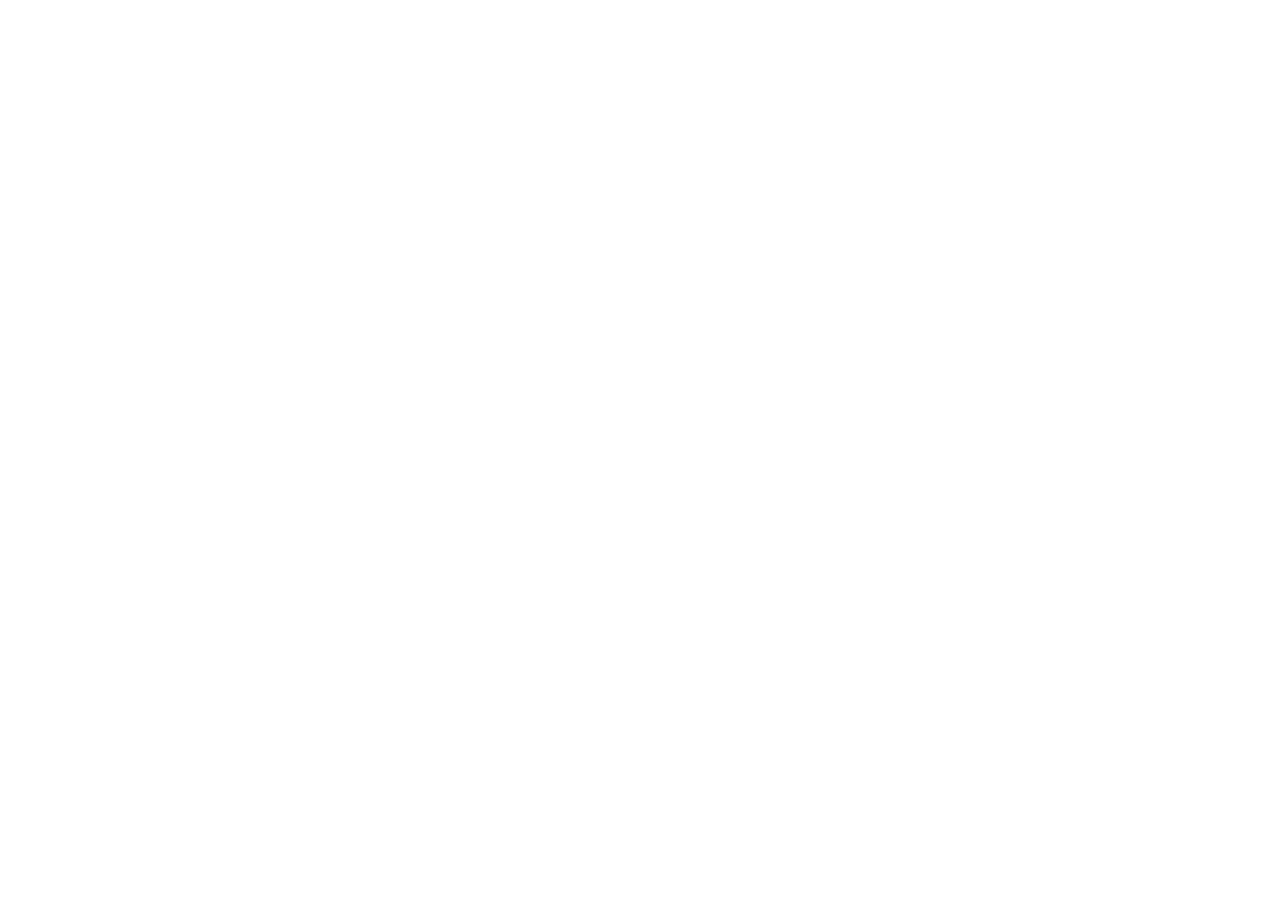
==== 200.html @ 9d9ba0e2 "deploy 200.html" ====
<!DOCTYPE html>
<html lang="el">
 <head>
 <meta charset="UTF-8" />
 <meta name="viewport" content="width=device-width, initial-scale=1.0" />
 <title>Δικηγορικό Γραφείο Ευθυμίας Αθανασοπούλου — Νομικές Υπηρεσίες στην Κυψέλη</title>
 <meta
 name="description"
 content="Δικηγορικό γραφείο στην Κυψέλη. Αστικό, ποινικό, εργατικό και διοικητικό δίκαιο, συμβόλαια και νομική υποστήριξη. Λαγκαδά 101, τηλ. 210 213 1903."
 />
 <link rel="canonical" href="https://panosgr1983.github.io/aion-athanasopoulou-law-demo/" />
 <meta name="theme-color" content="#0F1729" />
 <link rel="icon" type="image/svg+xml" href="./favicon.svg" />
 <meta property="og:locale" content="el_GR" />
 <meta property="og:site_name" content="Δικηγορικό Γραφείο Ευθυμίας Αθανασοπούλου" />
 <meta property="og:title" content="Δικηγορικό Γραφείο Ευθυμίας Αθανασοπούλου, Κυψέλη" />
 <meta
 property="og:description"
 content="Νομική υποστήριξη με ουσία και διαφάνεια. Λαγκαδά 101, Κυψέλη."
 />
 <meta property="og:type" content="website" />
 <meta property="og:url" content="https://panosgr1983.github.io/aion-athanasopoulou-law-demo/" />
 <meta property="og:image" content="https://panosgr1983.github.io/aion-athanasopoulou-law-demo/images/buildings-1.jpg" />
 <meta name="twitter:card" content="summary_large_image" />
 <meta name="twitter:title" content="Δικηγορικό Γραφείο Ευθυμίας Αθανασοπούλου, Κυψέλη" />
 <meta name="twitter:description" content="Νομική υποστήριξη με ουσία και διαφάνεια. Λαγκαδά 101, Κυψέλη." />
 <meta name="twitter:image" content="https://panosgr1983.github.io/aion-athanasopoulou-law-demo/images/buildings-1.jpg" />
 <link rel="preconnect" href="https://fonts.googleapis.com" />
 <link rel="preconnect" href="https://fonts.gstatic.com" crossorigin />
 <link
 href="https://fonts.googleapis.com/css2?family=Fraunces:ital,wght@0,400;0,500;0,600;0,700;1,400;1,500;1,600&family=Inter:wght@300;400;500;600;700&display=swap"
 rel="stylesheet"
 />
 <script type="application/ld+json">
 {
 "@context": "https://schema.org",
 "@type": "LegalService",
 "name": "Δικηγορικό Γραφείο Ευθυμίας Αθανασοπούλου",
 "address": {
 "@type": "PostalAddress",
 "streetAddress": "Λαγκαδά 101",
 "addressLocality": "Κυψέλη, Αθήνα",
 "postalCode": "113 62",
 "addressCountry": "GR"
 },
 "telephone": "+302102131903",
 "priceRange": "€€",
 "openingHoursSpecification": [
 {
 "@type": "OpeningHoursSpecification",
 "dayOfWeek": ["Monday","Tuesday","Wednesday","Thursday","Friday"],
 "opens": "09:00",
 "closes": "17:00"
 }
 ]
 }
 </script>
   <script type="module" crossorigin src="./assets/index-mGDOBpdI.js"></script>
   <link rel="stylesheet" crossorigin href="./assets/index-BigKzp1x.css">
 </head>
 <body>
 <div id="root"></div>
 </body>
</html>
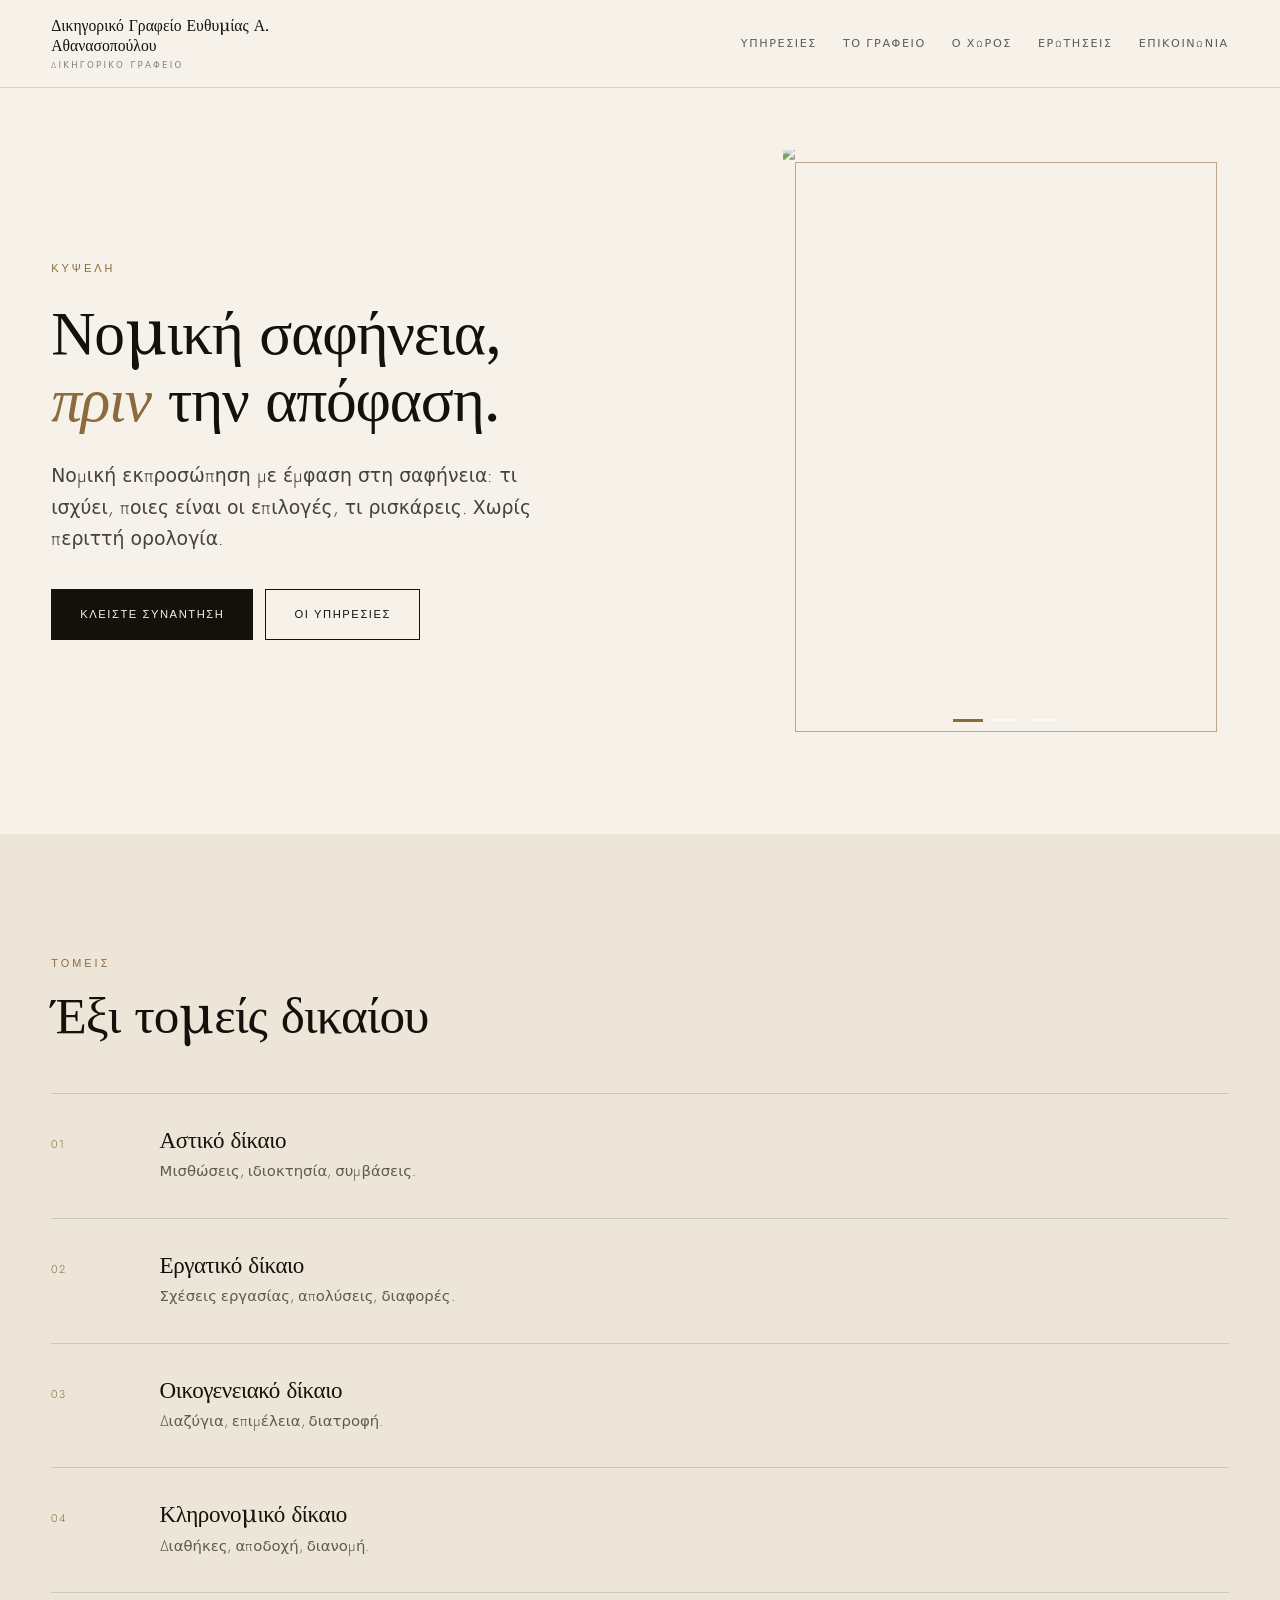
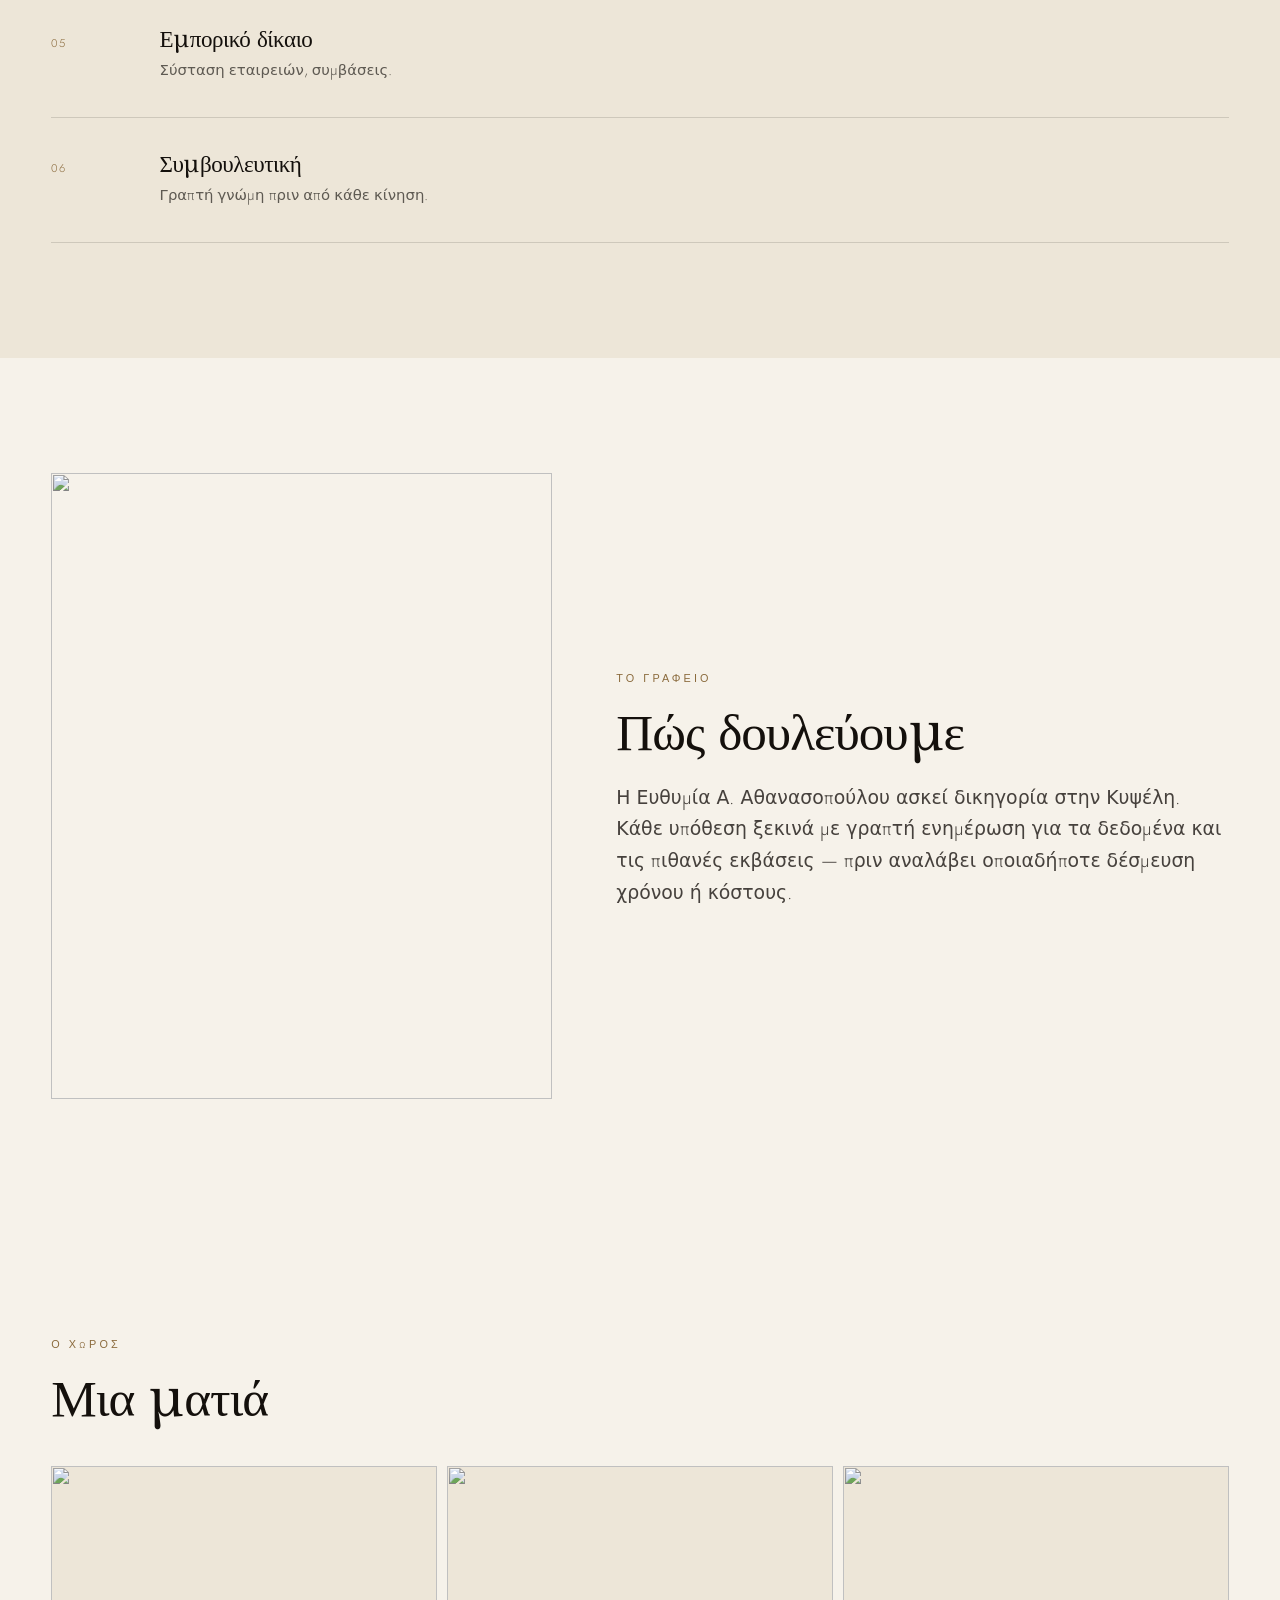
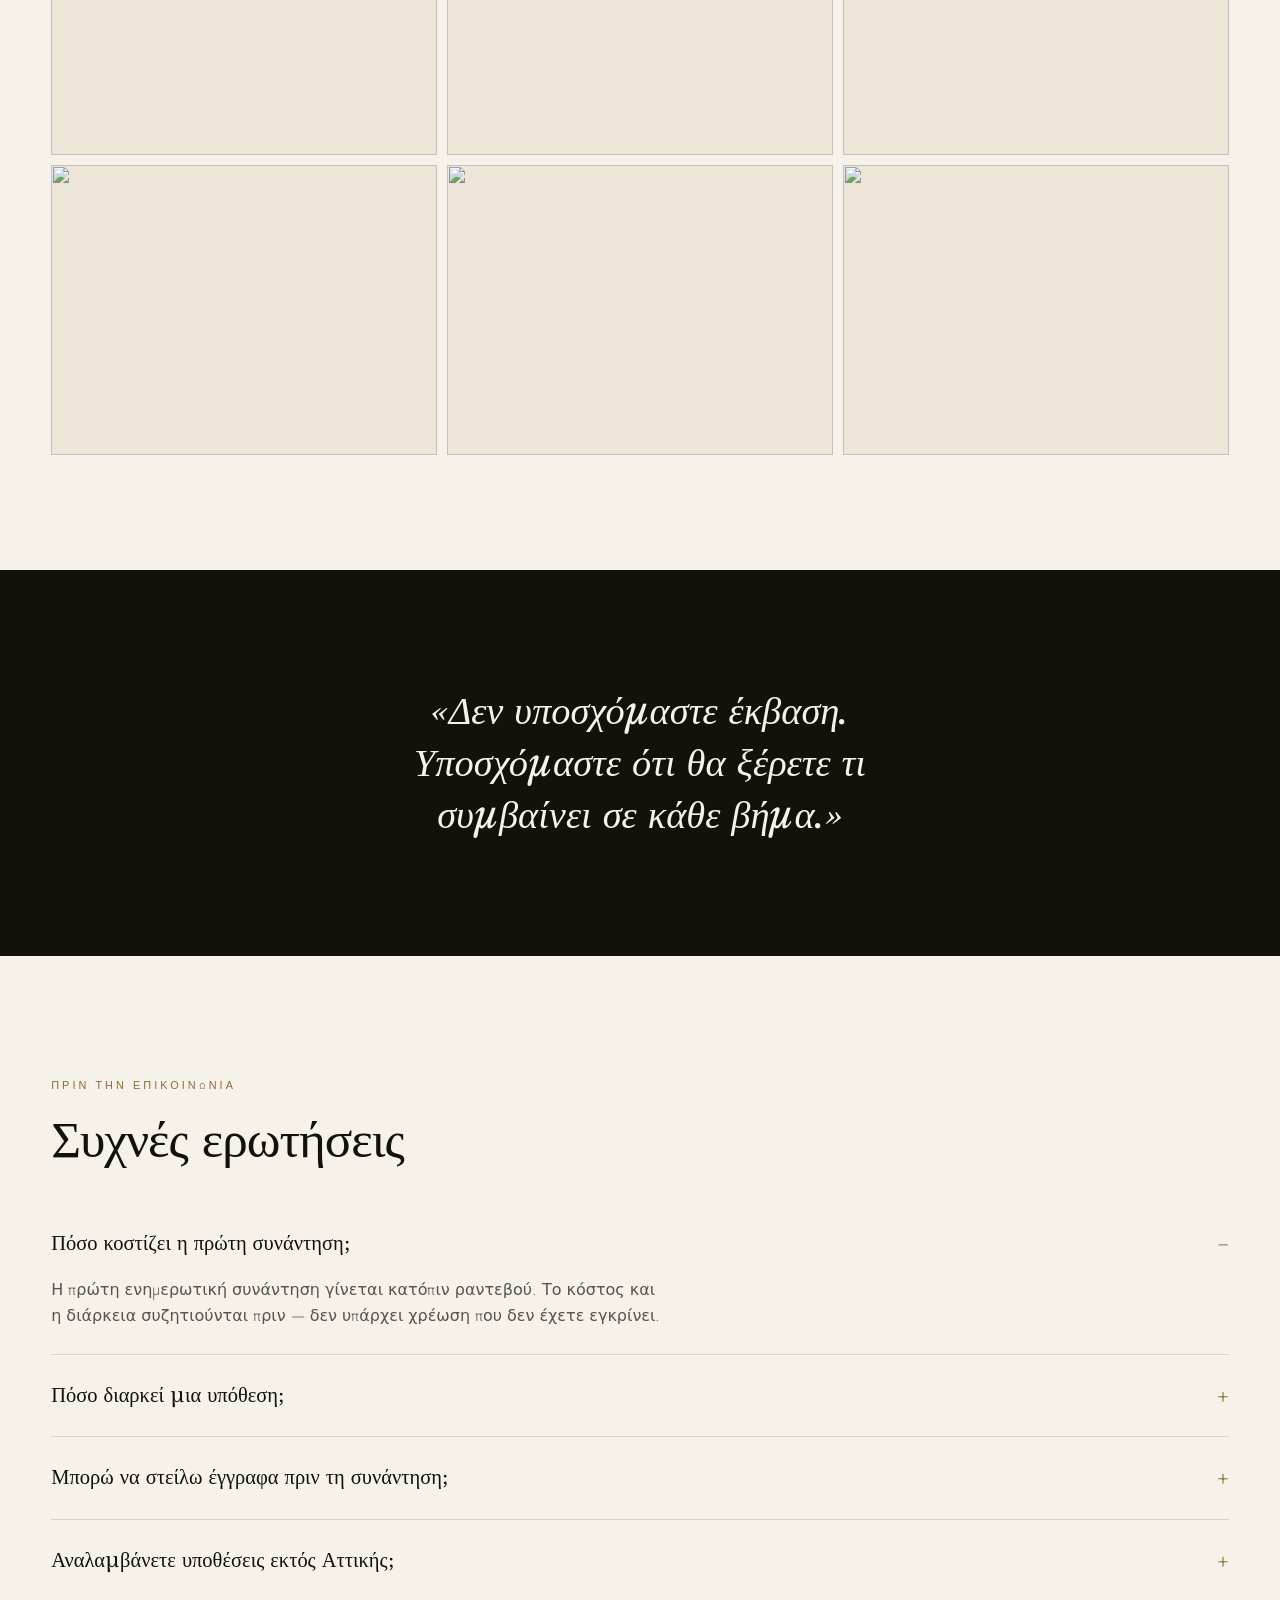
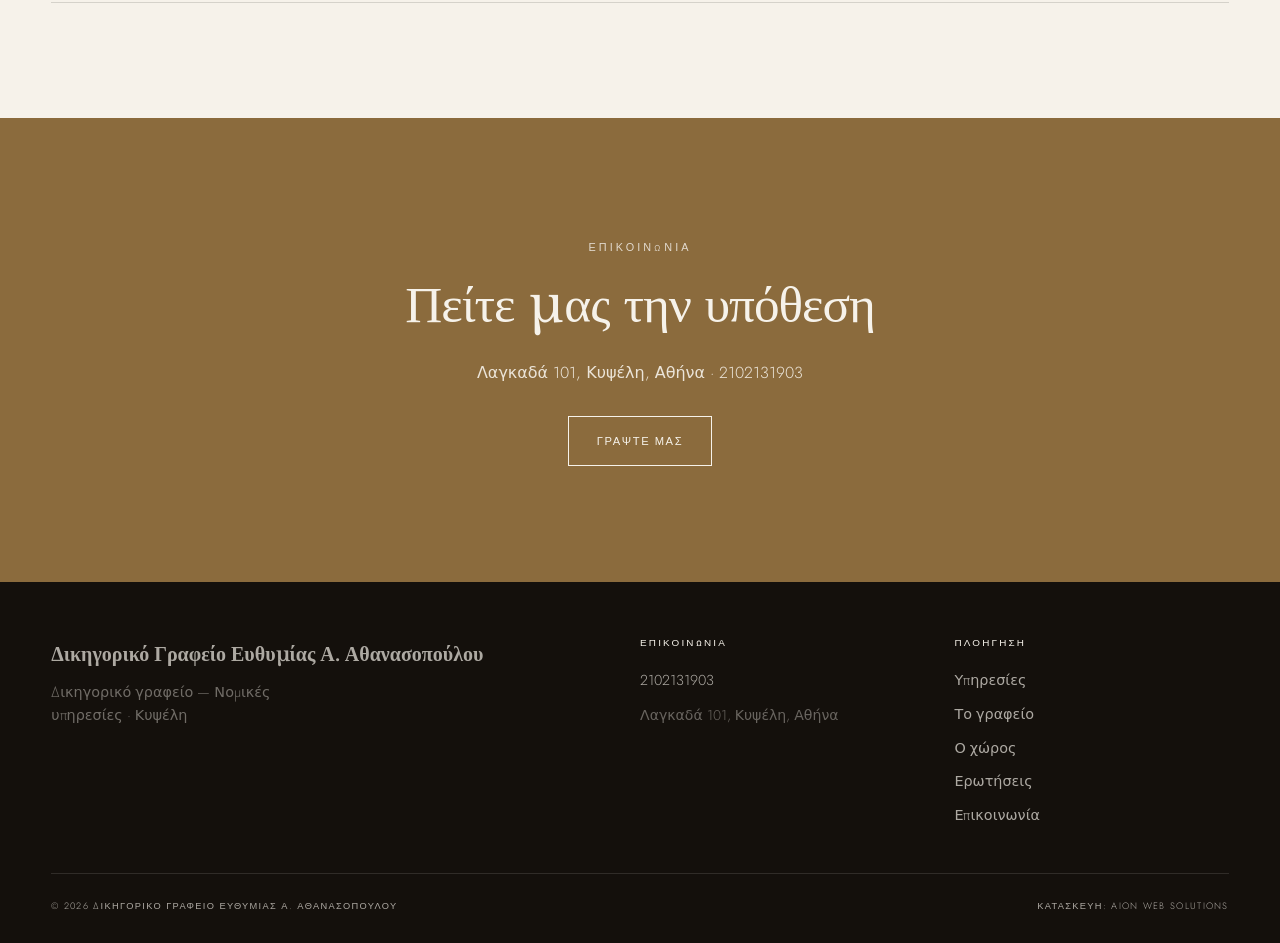
==== commit ef9d191a: "update 200.html" ====
--- a/200.html
+++ b/200.html
@@ -1,64 +1,198 @@
-<!DOCTYPE html>
-<html lang="el">
- <head>
- <meta charset="UTF-8" />
- <meta name="viewport" content="width=device-width, initial-scale=1.0" />
- <title>Δικηγορικό Γραφείο Ευθυμίας Αθανασοπούλου — Νομικές Υπηρεσίες στην Κυψέλη</title>
- <meta
- name="description"
- content="Δικηγορικό γραφείο στην Κυψέλη. Αστικό, ποινικό, εργατικό και διοικητικό δίκαιο, συμβόλαια και νομική υποστήριξη. Λαγκαδά 101, τηλ. 210 213 1903."
- />
- <link rel="canonical" href="https://panosgr1983.github.io/aion-athanasopoulou-law-demo/" />
- <meta name="theme-color" content="#0F1729" />
- <link rel="icon" type="image/svg+xml" href="./favicon.svg" />
- <meta property="og:locale" content="el_GR" />
- <meta property="og:site_name" content="Δικηγορικό Γραφείο Ευθυμίας Αθανασοπούλου" />
- <meta property="og:title" content="Δικηγορικό Γραφείο Ευθυμίας Αθανασοπούλου, Κυψέλη" />
- <meta
- property="og:description"
- content="Νομική υποστήριξη με ουσία και διαφάνεια. Λαγκαδά 101, Κυψέλη."
- />
- <meta property="og:type" content="website" />
- <meta property="og:url" content="https://panosgr1983.github.io/aion-athanasopoulou-law-demo/" />
- <meta property="og:image" content="https://panosgr1983.github.io/aion-athanasopoulou-law-demo/images/buildings-1.jpg" />
- <meta name="twitter:card" content="summary_large_image" />
- <meta name="twitter:title" content="Δικηγορικό Γραφείο Ευθυμίας Αθανασοπούλου, Κυψέλη" />
- <meta name="twitter:description" content="Νομική υποστήριξη με ουσία και διαφάνεια. Λαγκαδά 101, Κυψέλη." />
- <meta name="twitter:image" content="https://panosgr1983.github.io/aion-athanasopoulou-law-demo/images/buildings-1.jpg" />
- <link rel="preconnect" href="https://fonts.googleapis.com" />
- <link rel="preconnect" href="https://fonts.gstatic.com" crossorigin />
- <link
- href="https://fonts.googleapis.com/css2?family=Fraunces:ital,wght@0,400;0,500;0,600;0,700;1,400;1,500;1,600&family=Inter:wght@300;400;500;600;700&display=swap"
- rel="stylesheet"
- />
- <script type="application/ld+json">
- {
- "@context": "https://schema.org",
- "@type": "LegalService",
- "name": "Δικηγορικό Γραφείο Ευθυμίας Αθανασοπούλου",
- "address": {
- "@type": "PostalAddress",
- "streetAddress": "Λαγκαδά 101",
- "addressLocality": "Κυψέλη, Αθήνα",
- "postalCode": "113 62",
- "addressCountry": "GR"
- },
- "telephone": "+302102131903",
- "priceRange": "€€",
- "openingHoursSpecification": [
- {
- "@type": "OpeningHoursSpecification",
- "dayOfWeek": ["Monday","Tuesday","Wednesday","Thursday","Friday"],
- "opens": "09:00",
- "closes": "17:00"
- }
- ]
- }
- </script>
-   <script type="module" crossorigin src="./assets/index-mGDOBpdI.js"></script>
-   <link rel="stylesheet" crossorigin href="./assets/index-BigKzp1x.css">
- </head>
- <body>
- <div id="root"></div>
- </body>
-</html>
+<!doctype html><html lang="el"><head><meta charset="utf-8"><meta name="viewport" content="width=device-width,initial-scale=1">
+<title>Δικηγορικό Γραφείο Ευθυμίας Α. Αθανασοπούλου — Δικηγορικό Γραφείο</title>
+<meta name="description" content="Δικηγορικό Γραφείο Ευθυμίας Α. Αθανασοπούλου — Δικηγορικό γραφείο — Νομικές υπηρεσίες. Λαγκαδά 101, Κυψέλη, Αθήνα.">
+<meta name="theme-color" content="#14100C">
+<link href="https://fonts.googleapis.com/css2?family=Libre+Baskerville:ital,wght@0,400;0,700;1,400&family=Jost:wght@300;400;500&display=swap" rel="stylesheet">
+<script type="application/ld+json">{"@context":"https://schema.org","@type":"LegalService","name":"Δικηγορικό Γραφείο Ευθυμίας Α. Αθανασοπούλου","address":{"@type":"PostalAddress","streetAddress":"Λαγκαδά 101, Κυψέλη, Αθήνα","addressCountry":"GR"}}</script>
+<style>:root{--ink:#14100C;--paper:#F6F2EA;--accent:#8B6B3D;--accent2:#B8935F;--soft:#EDE6D8;--line:color-mix(in srgb,var(--ink) 14%,transparent);--serif:'Libre Baskerville',Georgia,serif;--sans:'Jost',system-ui,sans-serif;--mono:'Jost',sans-serif}
+*{box-sizing:border-box}html{scroll-behavior:smooth}
+body{margin:0;background:var(--paper);color:var(--ink);font-family:var(--sans);line-height:1.65;-webkit-font-smoothing:antialiased;overflow-x:hidden;font-weight:300}
+img{display:block;max-width:100%}
+.wrap{width:min(1240px,92vw);margin:0 auto}
+h1,h2,h3,h4{font-family:var(--serif);font-weight:400;letter-spacing:-.02em;margin:0;line-height:1.05}
+h2{font-size:clamp(2rem,4vw,3.4rem)}
+p{margin:0}
+.kicker{font-family:var(--mono);font-size:.68rem;letter-spacing:.28em;text-transform:uppercase;color:var(--accent);display:inline-block}
+.lede{font-size:clamp(1rem,1.5vw,1.18rem);line-height:1.68;color:color-mix(in srgb,var(--ink) 78%,transparent)}
+section{padding:clamp(70px,9vw,130px) 0;position:relative}
+.btn{display:inline-flex;align-items:center;gap:10px;padding:15px 28px;text-decoration:none;font-family:var(--mono);font-size:.7rem;letter-spacing:.14em;text-transform:uppercase;border:1px solid var(--ink);color:var(--ink);transition:.3s;background:transparent;cursor:pointer}
+.btn:hover{background:var(--ink);color:var(--paper);transform:translateY(-4px)}
+.btn-solid{background:var(--ink);color:var(--paper)}
+.btn-solid:hover{background:var(--accent);border-color:var(--accent)}
+.burger{display:none;width:42px;height:42px;border:1px solid var(--line);background:transparent;cursor:pointer;position:relative}
+.burger span,.burger span::before,.burger span::after{position:absolute;left:50%;transform:translateX(-50%);width:18px;height:1px;background:var(--ink);content:'';transition:.3s}
+.burger span{top:50%}.burger span::before{top:-6px}.burger span::after{top:6px}
+.burger[aria-expanded="true"] span{background:transparent}
+.burger[aria-expanded="true"] span::before{transform:translate(-50%,6px) rotate(45deg)}
+.burger[aria-expanded="true"] span::after{transform:translate(-50%,-6px) rotate(-45deg)}
+.mobile-drawer{position:fixed;inset:70px 0 auto;z-index:59;background:var(--paper);display:none;flex-direction:column;padding:8px 5vw 28px;border-bottom:1px solid var(--line)}
+.mobile-drawer.on{display:flex}
+.mobile-drawer a{text-decoration:none;color:var(--ink);padding:15px 0;border-bottom:1px solid var(--line);font-family:var(--mono);font-size:.72rem;letter-spacing:.16em;text-transform:uppercase}
+@media(max-width:900px){.burger{display:flex}}
+.reveal{opacity:0;transform:translateY(26px);transition:opacity .7s cubic-bezier(.2,.7,.3,1),transform .7s cubic-bezier(.2,.7,.3,1)}
+.reveal.in{opacity:1;transform:none}
+.stagger>*{opacity:0;transform:translateY(18px);transition:opacity .6s cubic-bezier(.22,.61,.36,1),transform .6s cubic-bezier(.22,.61,.36,1)}
+.stagger.in>*{opacity:1;transform:none}
+.stagger.in>*:nth-child(1){transition-delay:0ms}.stagger.in>*:nth-child(2){transition-delay:80ms}
+.stagger.in>*:nth-child(3){transition-delay:160ms}.stagger.in>*:nth-child(4){transition-delay:240ms}
+.stagger.in>*:nth-child(5){transition-delay:320ms}.stagger.in>*:nth-child(6){transition-delay:400ms}
+footer{background:var(--ink);color:color-mix(in srgb,var(--paper) 68%,transparent);padding:56px 0 30px}
+.frow{display:grid;grid-template-columns:2fr 1fr 1fr;gap:40px;padding-bottom:40px}
+@media(max-width:800px){.frow{grid-template-columns:1fr}}
+footer h4{color:var(--paper);font-family:var(--mono);font-size:.62rem;letter-spacing:.22em;text-transform:uppercase;margin-bottom:16px;font-weight:400}
+footer a{color:inherit;text-decoration:none;display:block;padding:5px 0;font-size:.9rem}
+footer a:hover{color:var(--accent2)}
+.fbot{display:flex;justify-content:space-between;gap:14px;flex-wrap:wrap;padding-top:24px;border-top:1px solid color-mix(in srgb,var(--paper) 12%,transparent);font-family:var(--mono);font-size:.58rem;letter-spacing:.14em;text-transform:uppercase}
+.lb{position:fixed;inset:0;background:color-mix(in srgb,var(--ink) 96%,transparent);display:none;place-items:center;z-index:95;padding:24px}
+.lb.on{display:grid}
+.lb img{max-height:88vh;max-width:94vw}
+.lb button{position:absolute;top:18px;right:24px;background:none;border:0;color:var(--paper);font-size:2rem;cursor:pointer}
+.callbar{position:fixed;bottom:0;left:0;right:0;z-index:70;display:none;background:var(--accent);color:var(--paper);text-align:center;padding:15px;text-decoration:none;font-family:var(--mono);font-size:.66rem;letter-spacing:.16em;text-transform:uppercase}
+@media(max-width:900px){.callbar{display:block}body{padding-bottom:52px}}
+details{border-bottom:1px solid var(--line);padding:24px 0}
+summary{cursor:pointer;font-family:var(--serif);font-size:clamp(1.05rem,1.6vw,1.3rem);list-style:none;display:flex;justify-content:space-between;gap:20px}
+summary::-webkit-details-marker{display:none}
+summary::after{content:'+';color:var(--accent);font-family:var(--sans)}
+details[open] summary::after{content:'−'}
+details p{margin-top:16px;color:color-mix(in srgb,var(--ink) 70%,transparent);max-width:68ch}
+@media(prefers-reduced-motion:reduce){.reveal,.stagger>*{opacity:1!important;transform:none!important;transition:none!important}}
+
+header{position:fixed;inset:0 0 auto;z-index:60;background:color-mix(in srgb,var(--paper) 94%,transparent);backdrop-filter:blur(12px);border-bottom:1px solid var(--line)}
+.nav{display:flex;align-items:center;justify-content:space-between;padding:16px 0;gap:20px}
+.brand{text-decoration:none;color:var(--ink);font-family:var(--serif);font-size:.98rem;line-height:1.25;max-width:300px}
+.brand i{display:block;font-style:normal;font-size:.54rem;letter-spacing:.26em;text-transform:uppercase;opacity:.5;margin-top:5px;font-family:var(--sans)}
+.nav-links{display:flex;gap:26px;font-size:.7rem;letter-spacing:.14em;text-transform:uppercase}
+.nav-links a{text-decoration:none;color:color-mix(in srgb,var(--ink) 68%,transparent)}
+.nav-links a:hover{color:var(--accent)}
+@media(max-width:900px){.nav-links{display:none}}
+.hero{padding:150px 0 90px}
+.hero .wrap{display:grid;grid-template-columns:1.2fr .8fr;gap:clamp(30px,5vw,80px);align-items:center}
+@media(max-width:900px){.hero .wrap{grid-template-columns:1fr}}
+.hero h1{font-size:clamp(2.4rem,4.8vw,4.2rem);line-height:1.1}
+.hero h1 em{font-style:italic;color:var(--accent)}
+.hero .lede{margin-top:26px;max-width:44ch}
+.hero-cta{display:flex;gap:12px;margin-top:34px;flex-wrap:wrap}
+.hero-media{aspect-ratio:3/4;overflow:hidden;position:relative}
+.hero-media .slide{position:absolute;inset:0;opacity:0;transition:opacity 1.2s ease}
+.hero-media .slide.on{opacity:1}
+.hero-media .slide img{width:100%;height:100%;object-fit:cover;filter:grayscale(.3) sepia(.12)}
+.hero-media::after{content:'';position:absolute;inset:12px;border:1px solid color-mix(in srgb,var(--accent) 55%,transparent);pointer-events:none;z-index:2}
+.hero-media .dots{position:absolute;left:50%;transform:translateX(-50%);bottom:22px;display:flex;gap:8px;z-index:3}
+.hero-media .dots button{width:30px;height:2px;background:rgba(255,255,255,.4);border:0;cursor:pointer;transition:.3s}
+.hero-media .dots button.on{background:var(--accent);height:3px}
+.svc{background:var(--soft)}
+.svc-list{margin-top:50px;border-top:1px solid var(--line)}
+.row{display:grid;grid-template-columns:70px 1fr;gap:clamp(16px,3vw,40px);padding:clamp(22px,3vw,34px) 0;border-bottom:1px solid var(--line);transition:.35s}
+.row:hover{background:color-mix(in srgb,var(--accent) 6%,transparent);padding-left:14px;transform:translateY(-4px)}
+.rn{font-size:.7rem;letter-spacing:.2em;color:var(--accent);padding-top:7px}
+.row h3{font-size:clamp(1.15rem,1.8vw,1.5rem)}
+.row p{margin-top:7px;font-size:.93rem;color:color-mix(in srgb,var(--ink) 66%,transparent)}
+.about .wrap{display:grid;grid-template-columns:.9fr 1.1fr;gap:clamp(30px,5vw,80px);align-items:center}
+@media(max-width:900px){.about .wrap{grid-template-columns:1fr}}
+.about-media{aspect-ratio:4/5;overflow:hidden}
+.about-media img{width:100%;height:100%;object-fit:cover;filter:grayscale(.4)}
+.gal-grid{display:grid;grid-template-columns:repeat(3,1fr);gap:10px}
+@media(max-width:700px){.gal-grid{grid-template-columns:repeat(2,1fr)}}
+.g-item{position:relative;overflow:hidden;border:0;padding:0;cursor:zoom-in;aspect-ratio:4/3;background:var(--soft);transition:.35s}
+.g-item img{width:100%;height:100%;object-fit:cover;transition:transform .7s,filter .7s;filter:grayscale(.35)}
+.g-item:hover img{transform:scale(1.05);filter:grayscale(0)}
+.g-item:hover{transform:translateY(-4px)}
+.quote{background:var(--ink);color:var(--paper);text-align:center}
+.quote blockquote{font-family:var(--serif);font-style:italic;font-size:clamp(1.4rem,3vw,2.4rem);line-height:1.35;max-width:24ch;margin:0 auto}
+.cta{background:var(--accent);color:var(--paper);text-align:center}
+.cta h2{color:var(--paper);max-width:20ch;margin:0 auto 28px}
+.cta .btn{border-color:var(--paper);color:var(--paper)}
+.cta .btn:hover{background:var(--paper);color:var(--accent)}
+</style></head><body>
+<header><div class="wrap nav">
+  <a class="brand" href="#top">Δικηγορικό Γραφείο Ευθυμίας Α. Αθανασοπούλου<i>Δικηγορικό Γραφείο</i></a>
+  <nav class="nav-links"><a href="#svc">Υπηρεσίες</a><a href="#about">Το γραφείο</a><a href="#gallery">Ο χώρος</a><a href="#faq">Ερωτήσεις</a><a href="#ep">Επικοινωνία</a></nav>
+  <button class="burger" id="burger" aria-label="Μενού" aria-expanded="false"><span></span></button>
+</div></header>
+<div class="mobile-drawer" id="mdrawer"><a href="#svc">Υπηρεσίες</a><a href="#about">Το γραφείο</a><a href="#gallery">Ο χώρος</a><a href="#faq">Ερωτήσεις</a><a href="#ep">Επικοινωνία</a></div>
+
+<section class="hero" id="top"><div class="wrap">
+  <div class="reveal">
+    <span class="kicker">Κυψέλη</span>
+    <h1 style="margin-top:18px">Νομική σαφήνεια,<br><em>πριν</em> την απόφαση.</h1>
+    <p class="lede">Νομική εκπροσώπηση με έμφαση στη σαφήνεια: τι ισχύει, ποιες είναι οι επιλογές, τι ρισκάρεις. Χωρίς περιττή ορολογία.</p>
+    <div class="hero-cta"><a class="btn btn-solid" href="#ep">Κλείστε συνάντηση</a><a class="btn" href="#svc">Οι υπηρεσίες</a></div>
+  </div>
+  <div class="hero-media"><div class="slide on"><img src="img/legal-u13.jpg" alt=""></div><div class="slide"><img src="img/legal-u14.jpg" alt="" loading="lazy"></div><div class="slide"><img src="img/legal-u15.jpg" alt="" loading="lazy"></div><div class="dots"><button class="on" aria-label="1"></button><button aria-label="2"></button><button aria-label="3"></button></div></div>
+</div></section>
+
+<section class="svc" id="svc"><div class="wrap reveal">
+  <span class="kicker">Τομείς</span>
+  <h2 style="margin-top:14px">Έξι τομείς δικαίου</h2>
+  <div class="svc-list stagger">
+<div class="row"><span class="rn">01</span><div><h3>Αστικό δίκαιο</h3><p>Μισθώσεις, ιδιοκτησία, συμβάσεις.</p></div></div>
+<div class="row"><span class="rn">02</span><div><h3>Εργατικό δίκαιο</h3><p>Σχέσεις εργασίας, απολύσεις, διαφορές.</p></div></div>
+<div class="row"><span class="rn">03</span><div><h3>Οικογενειακό δίκαιο</h3><p>Διαζύγια, επιμέλεια, διατροφή.</p></div></div>
+<div class="row"><span class="rn">04</span><div><h3>Κληρονομικό δίκαιο</h3><p>Διαθήκες, αποδοχή, διανομή.</p></div></div>
+<div class="row"><span class="rn">05</span><div><h3>Εμπορικό δίκαιο</h3><p>Σύσταση εταιρειών, συμβάσεις.</p></div></div>
+<div class="row"><span class="rn">06</span><div><h3>Συμβουλευτική</h3><p>Γραπτή γνώμη πριν από κάθε κίνηση.</p></div></div>
+  </div>
+</div></section>
+
+<section class="about" id="about"><div class="wrap reveal">
+  <div class="about-media"><img src="img/legal-u14.jpg" alt="" loading="lazy"></div>
+  <div>
+    <span class="kicker">Το γραφείο</span>
+    <h2 style="margin:16px 0 22px">Πώς δουλεύουμε</h2>
+    <p class="lede">Η Ευθυμία Α. Αθανασοπούλου ασκεί δικηγορία στην Κυψέλη. Κάθε υπόθεση ξεκινά με γραπτή ενημέρωση για τα δεδομένα και τις πιθανές εκβάσεις — πριν αναλάβει οποιαδήποτε δέσμευση χρόνου ή κόστους.</p>
+  </div>
+</div></section>
+
+<section class="gallery" id="gallery"><div class="wrap reveal">
+  <span class="kicker">Ο χώρος</span>
+  <h2 style="margin:16px 0 40px">Μια ματιά</h2>
+  <div class="gal-grid stagger"><button class="g-item" data-src="img/legal-u15.jpg" aria-label="Φωτογραφία 1"><img src="img/legal-u15.jpg" alt="" loading="lazy"></button><button class="g-item" data-src="img/legal-u16.jpg" aria-label="Φωτογραφία 2"><img src="img/legal-u16.jpg" alt="" loading="lazy"></button><button class="g-item" data-src="img/legal-u17.jpg" aria-label="Φωτογραφία 3"><img src="img/legal-u17.jpg" alt="" loading="lazy"></button><button class="g-item" data-src="img/legal-u19.jpg" aria-label="Φωτογραφία 4"><img src="img/legal-u19.jpg" alt="" loading="lazy"></button><button class="g-item" data-src="img/legal-u21.jpg" aria-label="Φωτογραφία 5"><img src="img/legal-u21.jpg" alt="" loading="lazy"></button><button class="g-item" data-src="img/legal-u23.jpg" aria-label="Φωτογραφία 6"><img src="img/legal-u23.jpg" alt="" loading="lazy"></button></div>
+</div></section>
+<div class="lb" id="lb"><button aria-label="Κλείσιμο">×</button><img alt=""></div>
+
+<section class="quote"><div class="wrap">
+  <blockquote>«Δεν υποσχόμαστε έκβαση. Υποσχόμαστε ότι θα ξέρετε τι συμβαίνει σε κάθε βήμα.»</blockquote>
+</div></section>
+
+<section class="faq" id="faq"><div class="wrap reveal">
+  <span class="kicker">Πριν την επικοινωνία</span>
+  <h2 style="margin:16px 0 36px">Συχνές ερωτήσεις</h2>
+  <details open><summary>Πόσο κοστίζει η πρώτη συνάντηση;</summary><p>Η πρώτη ενημερωτική συνάντηση γίνεται κατόπιν ραντεβού. Το κόστος και η διάρκεια συζητιούνται πριν — δεν υπάρχει χρέωση που δεν έχετε εγκρίνει.</p></details>
+  <details><summary>Πόσο διαρκεί μια υπόθεση;</summary><p>Εξαρτάται από το είδος. Σε αστικές διαφορές ο χρόνος μετριέται σε μήνες, σε κληρονομικά συχνά περισσότερο. Η εκτίμηση δίνεται γραπτώς μετά την πρώτη συνάντηση.</p></details>
+  <details><summary>Μπορώ να στείλω έγγραφα πριν τη συνάντηση;</summary><p>Ναι, και βοηθά. Στείλτε τα με email ώστε η συνάντηση να ξεκινήσει από την ουσία.</p></details>
+  <details><summary>Αναλαμβάνετε υποθέσεις εκτός Αττικής;</summary><p>Ναι, εφόσον η διαδικασία το επιτρέπει. Η επικοινωνία γίνεται τηλεφωνικά και με email.</p></details>
+</div></section>
+
+<section class="cta" id="ep"><div class="wrap">
+  <span class="kicker" style="color:rgba(255,255,255,.75)">Επικοινωνία</span>
+  <h2 style="margin-top:18px">Πείτε μας την υπόθεση</h2>
+  <p style="max-width:50ch;margin:0 auto 30px;opacity:.9">Λαγκαδά 101, Κυψέλη, Αθήνα · 2102131903</p>
+  <a class="btn" href="mailto:info@aionweb.gr">Γράψτε μας</a>
+</div></section>
+
+<footer><div class="wrap frow">
+    <div><strong style="font-family:var(--serif);font-size:1.25rem">Δικηγορικό Γραφείο Ευθυμίας Α. Αθανασοπούλου</strong><p style="margin-top:10px;max-width:36ch;opacity:.6;font-size:.9rem">Δικηγορικό γραφείο — Νομικές υπηρεσίες · Κυψέλη</p></div>
+    <div><h4>Επικοινωνία</h4><a href="tel:2102131903">2102131903</a><span style="display:block;opacity:.55;font-size:.88rem;margin-top:6px">Λαγκαδά 101, Κυψέλη, Αθήνα</span></div>
+    <div><h4>Πλοήγηση</h4><a href="#svc">Υπηρεσίες</a><a href="#about">Το γραφείο</a><a href="#gallery">Ο χώρος</a><a href="#faq">Ερωτήσεις</a><a href="#ep">Επικοινωνία</a></div>
+  </div><div class="wrap fbot"><span>© <span id="y"></span> Δικηγορικό Γραφείο Ευθυμίας Α. Αθανασοπούλου</span><span>Κατασκευή: AION Web Solutions</span></div></footer>
+<a class="callbar" href="#ep">Επικοινωνία</a>
+<script>
+document.getElementById('y').textContent=new Date().getFullYear();
+var bg=document.getElementById('burger'),mdw=document.getElementById('mdrawer');
+if(bg&&mdw){function mc(){bg.setAttribute('aria-expanded','false');mdw.classList.remove('on')}
+bg.addEventListener('click',function(){var o=bg.getAttribute('aria-expanded')==='true';bg.setAttribute('aria-expanded',String(!o));mdw.classList.toggle('on',!o)});
+[].slice.call(mdw.querySelectorAll('a')).forEach(function(a){a.addEventListener('click',mc)});
+window.addEventListener('resize',function(){if(window.innerWidth>900)mc()});}
+var io=new IntersectionObserver(function(es){es.forEach(function(e){if(e.isIntersecting){e.target.classList.add('in');io.unobserve(e.target)}})},{rootMargin:'0px 0px -8% 0px',threshold:0.08});
+[].slice.call(document.querySelectorAll('.reveal,.stagger')).forEach(function(el){io.observe(el)});
+var slides=[].slice.call(document.querySelectorAll('.slide')),dots=[].slice.call(document.querySelectorAll('.dots button')),i=0,t;
+if(slides.length>1){function go(n){slides[i].classList.remove('on');if(dots[i])dots[i].classList.remove('on');i=n;slides[i].classList.add('on');if(dots[i])dots[i].classList.add('on')}
+function loop(){t=setInterval(function(){go((i+1)%slides.length)},6500)}
+dots.forEach(function(b,k){b.addEventListener('click',function(){clearInterval(t);go(k);loop()})});loop();}
+if(!matchMedia('(prefers-reduced-motion: reduce)').matches){window.addEventListener('scroll',function(){var y=window.scrollY;if(y<window.innerHeight)[].slice.call(document.querySelectorAll('.slide img')).forEach(function(im){im.style.transform='translateY('+(y*0.10)+'px) scale(1.03)'})},{passive:true})}
+var lb=document.getElementById('lb');
+if(lb){var li=lb.querySelector('img');document.querySelectorAll('.g-item').forEach(function(b){b.addEventListener('click',function(){li.src=b.dataset.src;lb.classList.add('on')})});lb.addEventListener('click',function(e){if(e.target!==li)lb.classList.remove('on')})}
+document.addEventListener('keydown',function(e){if(e.key==='Escape'&&lb)lb.classList.remove('on')});
+document.querySelectorAll('details').forEach(function(x){x.addEventListener('toggle',function(){if(x.open)document.querySelectorAll('details').forEach(function(o){if(o!==x)o.open=false})})});
+</script>
+</body></html>
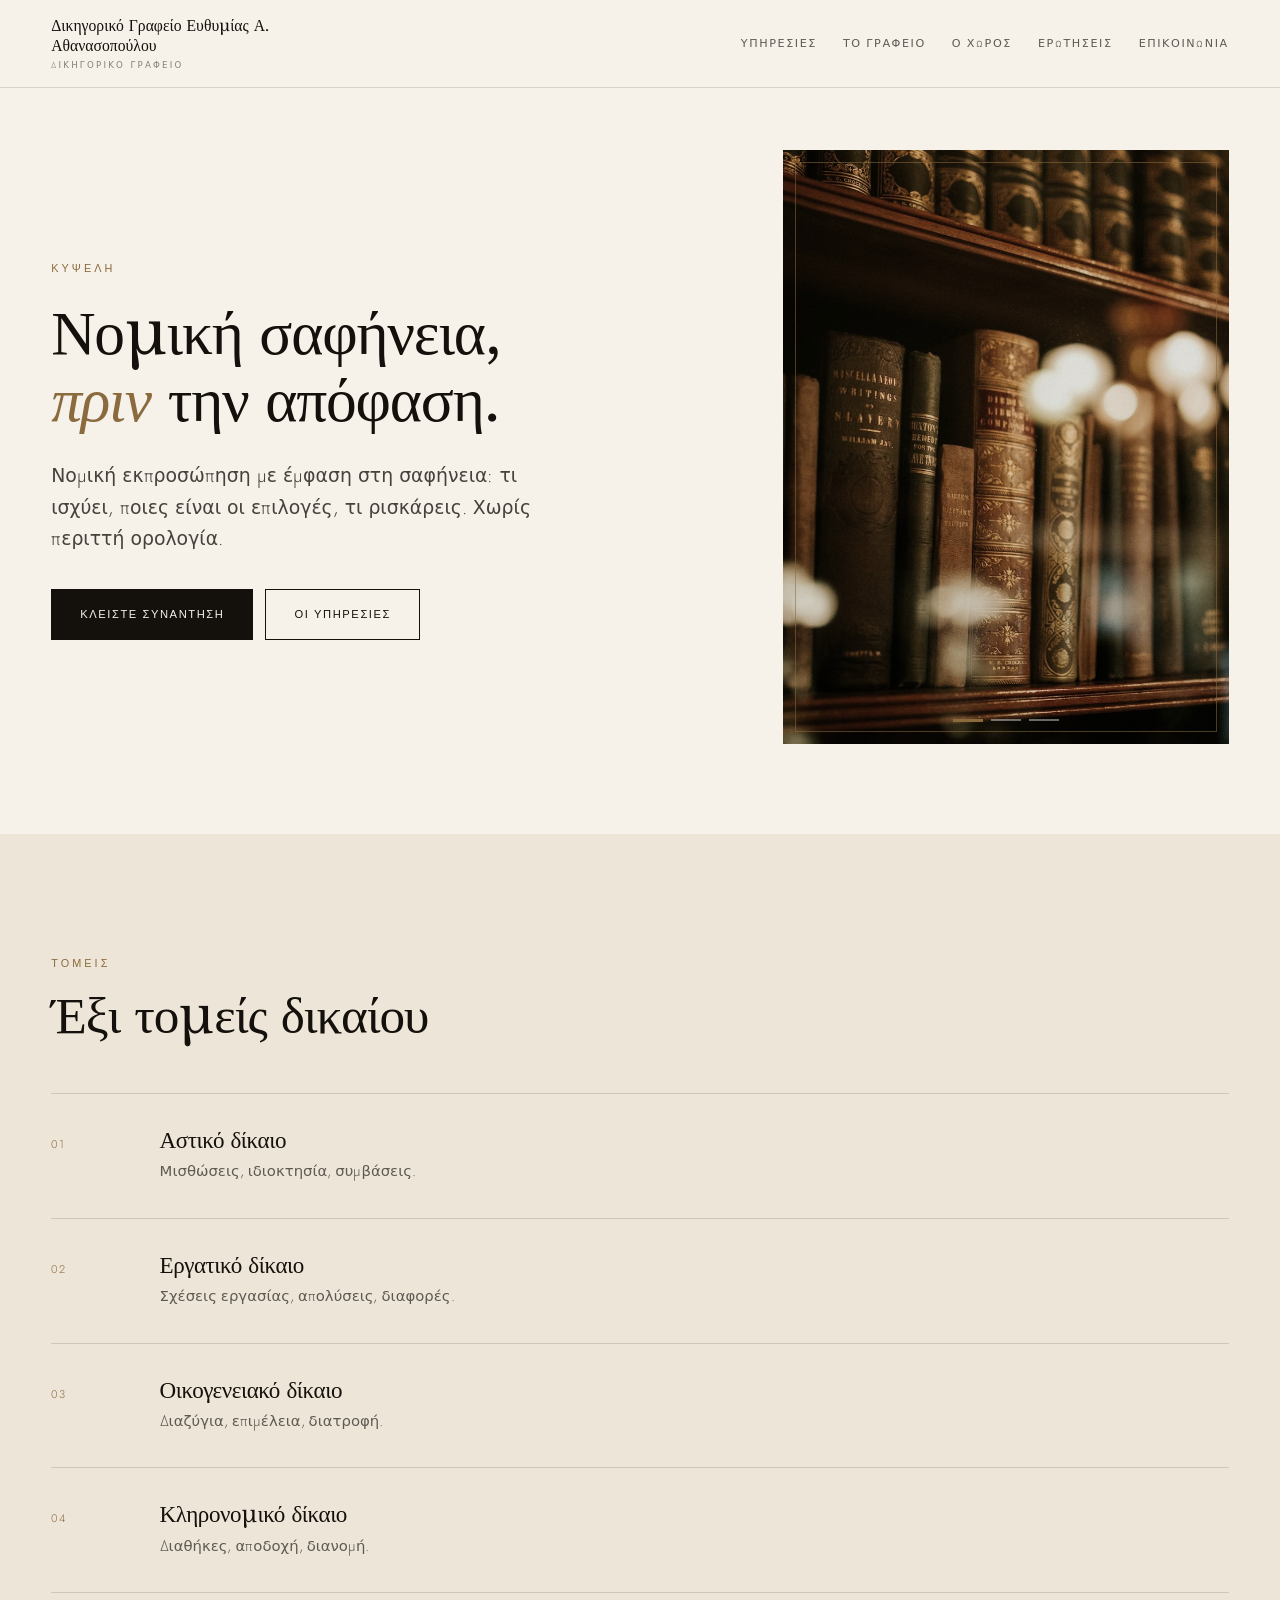
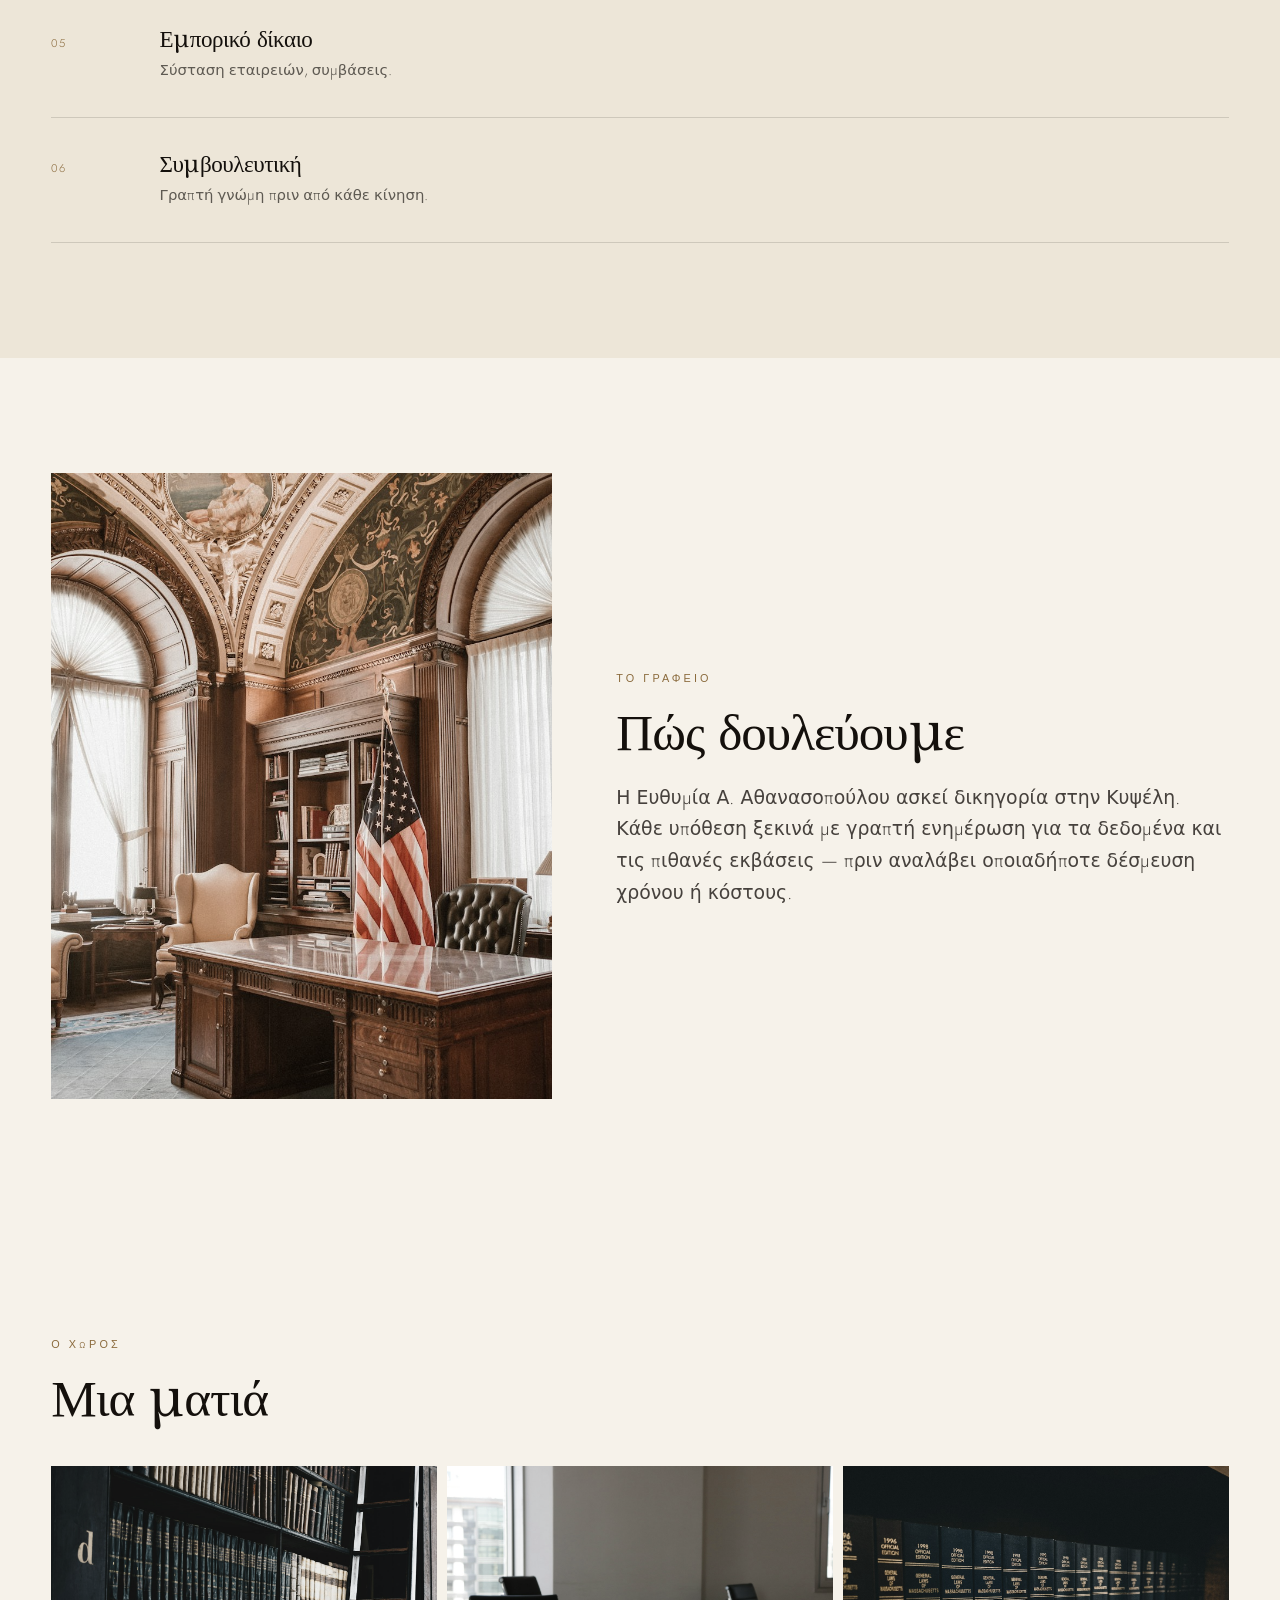
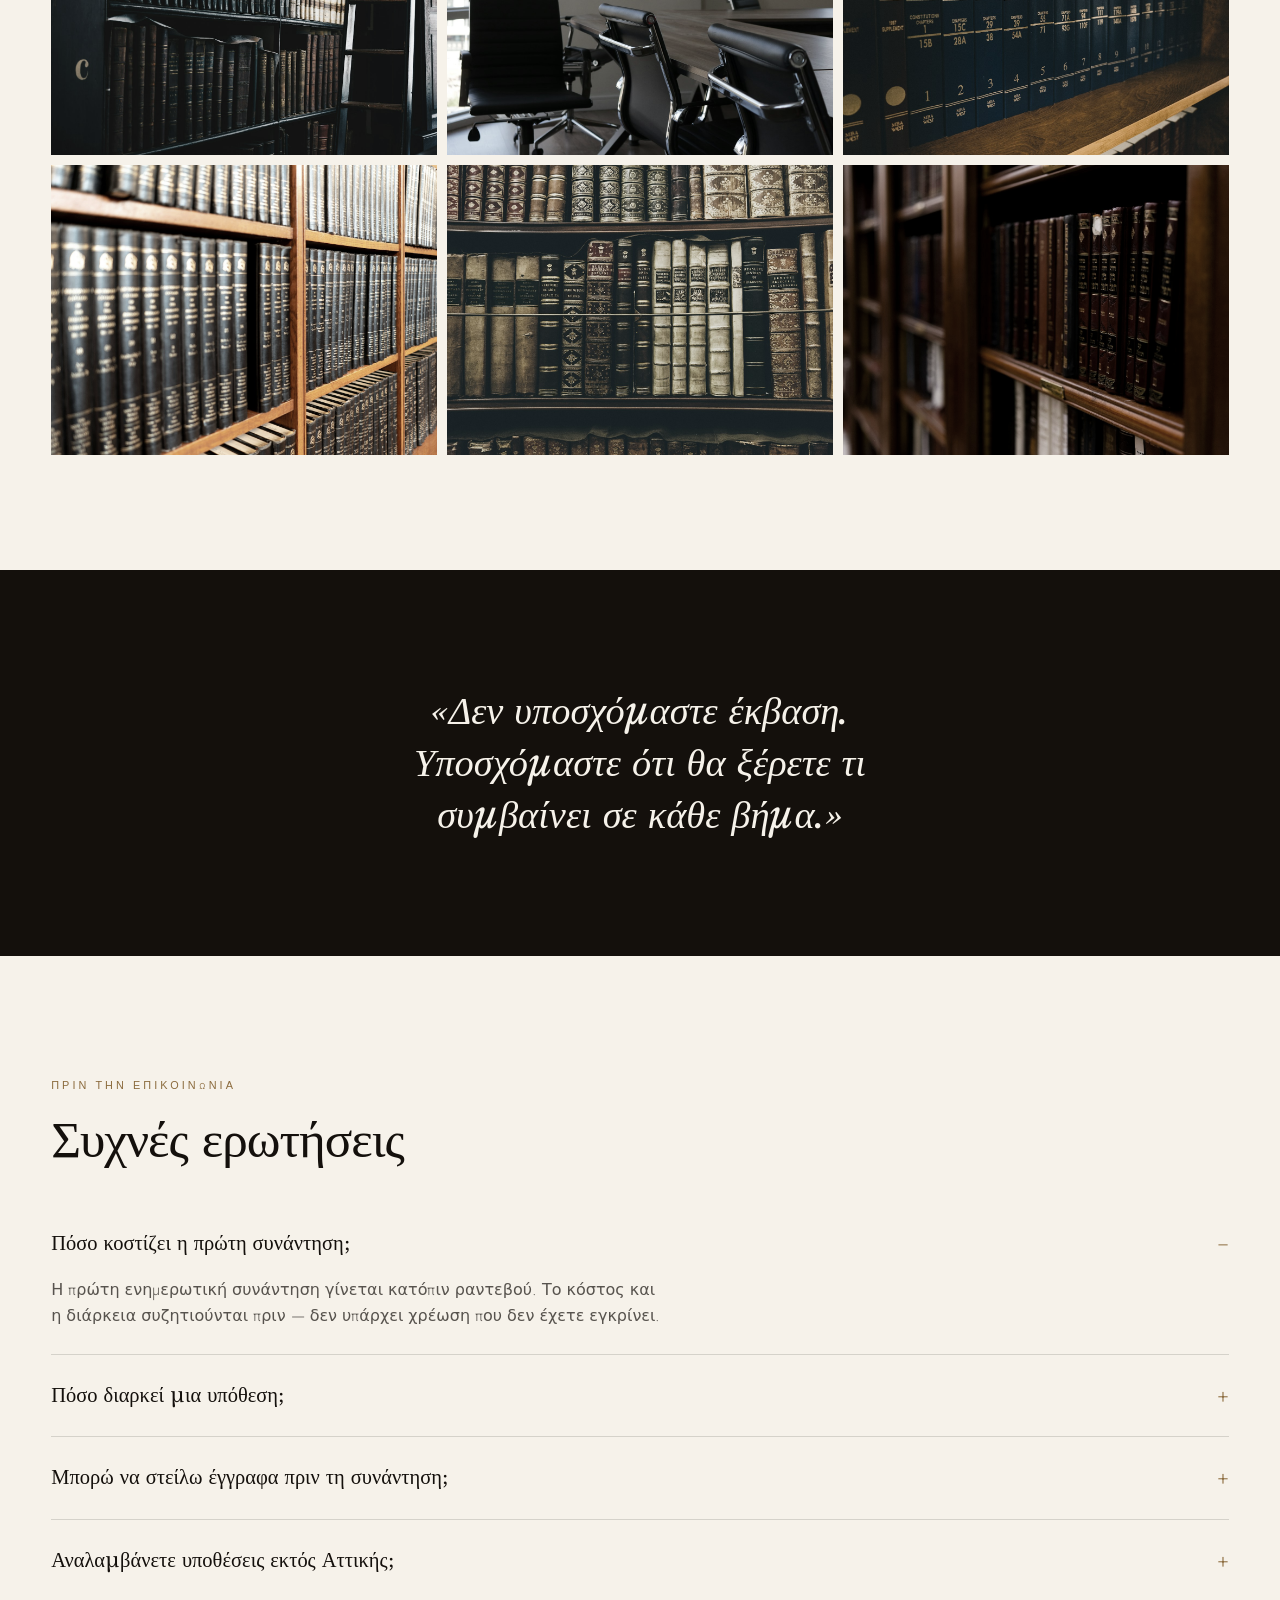
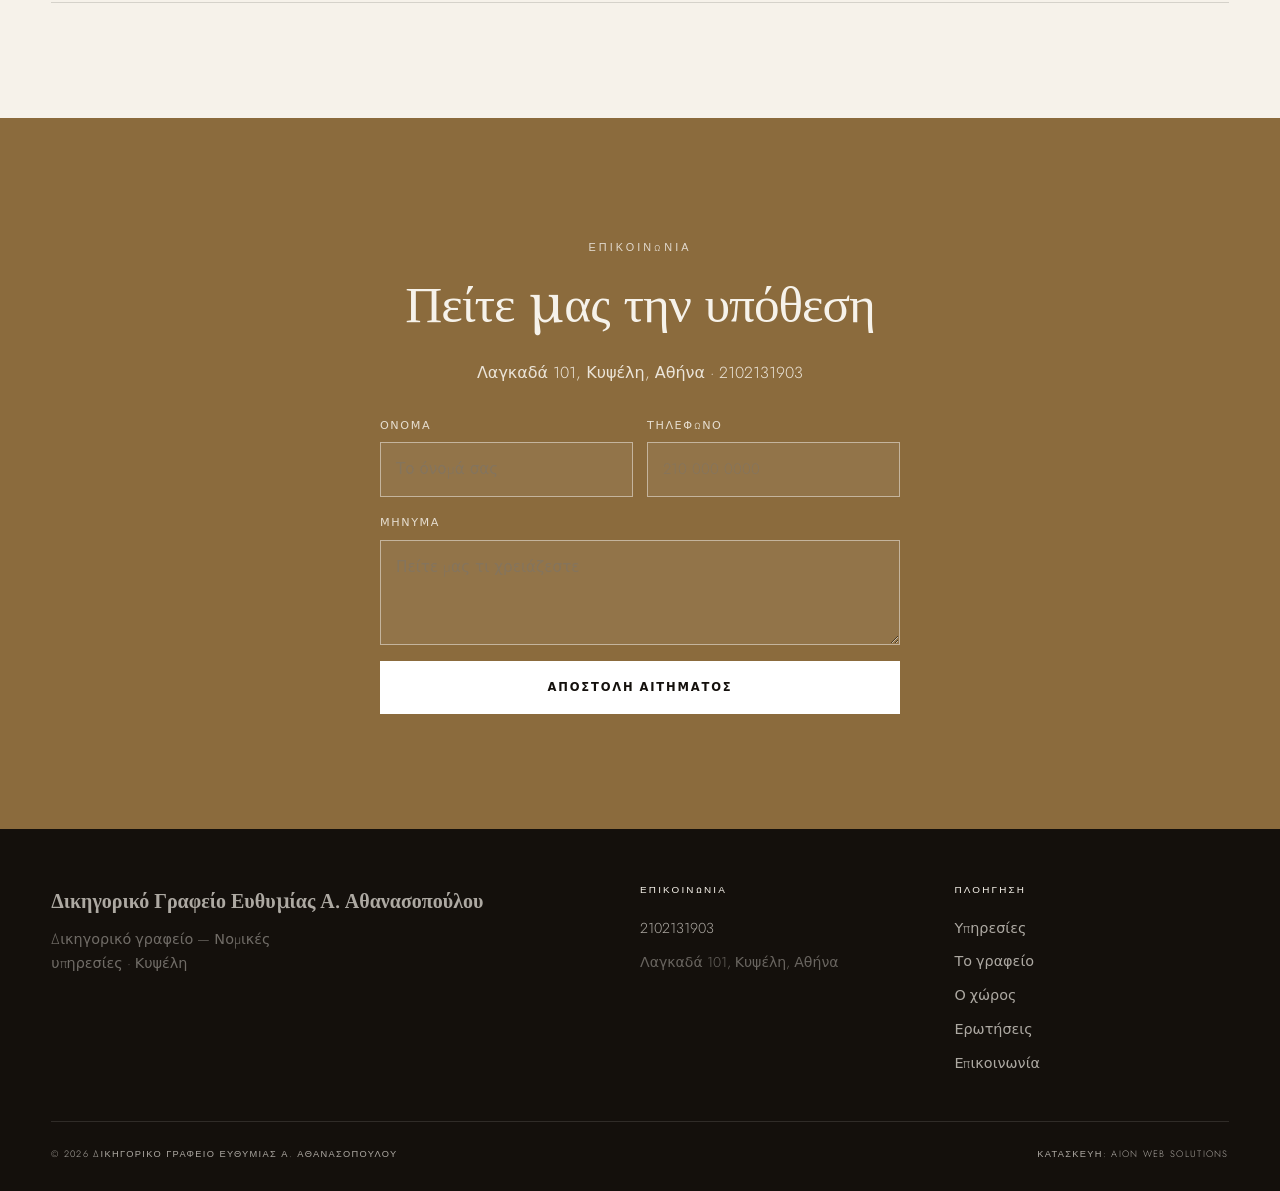
==== commit 30f18784: "update 200.html" ====
--- a/200.html
+++ b/200.html
@@ -167,7 +167,30 @@
   <span class="kicker" style="color:rgba(255,255,255,.75)">Επικοινωνία</span>
   <h2 style="margin-top:18px">Πείτε μας την υπόθεση</h2>
   <p style="max-width:50ch;margin:0 auto 30px;opacity:.9">Λαγκαδά 101, Κυψέλη, Αθήνα · 2102131903</p>
-  <a class="btn" href="mailto:info@aionweb.gr">Γράψτε μας</a>
+  
+<form class="demof" onsubmit="event.preventDefault();this.querySelector('.ok').classList.add('show');this.reset();">
+  <div class="fr">
+    <label>Όνομα<input type="text" name="name" placeholder="Το όνομά σας" required></label>
+    <label>Τηλέφωνο<input type="tel" name="phone" placeholder="210 000 0000" required></label>
+  </div>
+  <label>Μήνυμα<textarea name="message" rows="3" placeholder="Πείτε μας τι χρειάζεστε"></textarea></label>
+  <input type="text" name="_honey" style="display:none" tabindex="-1" autocomplete="off">
+  <button type="submit">Αποστολή αιτήματος</button>
+  <p class="ok">Το αίτημα καταχωρήθηκε. Θα επικοινωνήσουμε μαζί σας.</p>
+</form>
+<style>
+.demof{display:grid;gap:16px;max-width:520px;margin:0 auto;text-align:left}
+.demof .fr{display:grid;grid-template-columns:1fr 1fr;gap:14px}
+@media(max-width:600px){.demof .fr{grid-template-columns:1fr}}
+.demof label{display:grid;gap:8px;font-size:.7rem;letter-spacing:.14em;text-transform:uppercase;opacity:.85}
+.demof input,.demof textarea{width:100%;padding:14px 15px;border:1.5px solid rgba(255,255,255,.55);background:rgba(255,255,255,.08);color:inherit;font:inherit;font-size:.95rem;border-radius:0}
+.demof input::placeholder,.demof textarea::placeholder{opacity:.55}
+.demof input:focus,.demof textarea:focus{outline:2px solid #fff;outline-offset:2px;border-color:#fff}
+.demof button{padding:17px;border:0;background:#fff;color:#14100C;font:inherit;font-size:.72rem;font-weight:600;letter-spacing:.16em;text-transform:uppercase;cursor:pointer;transition:.3s}
+.demof button:hover{background:rgba(255,255,255,.85);transform:translateY(-4px)}
+.demof .ok{display:none;font-size:.9rem;padding:14px;border:1.5px solid #fff;background:rgba(255,255,255,.12)}
+.demof .ok.show{display:block}
+</style>
 </div></section>
 
 <footer><div class="wrap frow">
